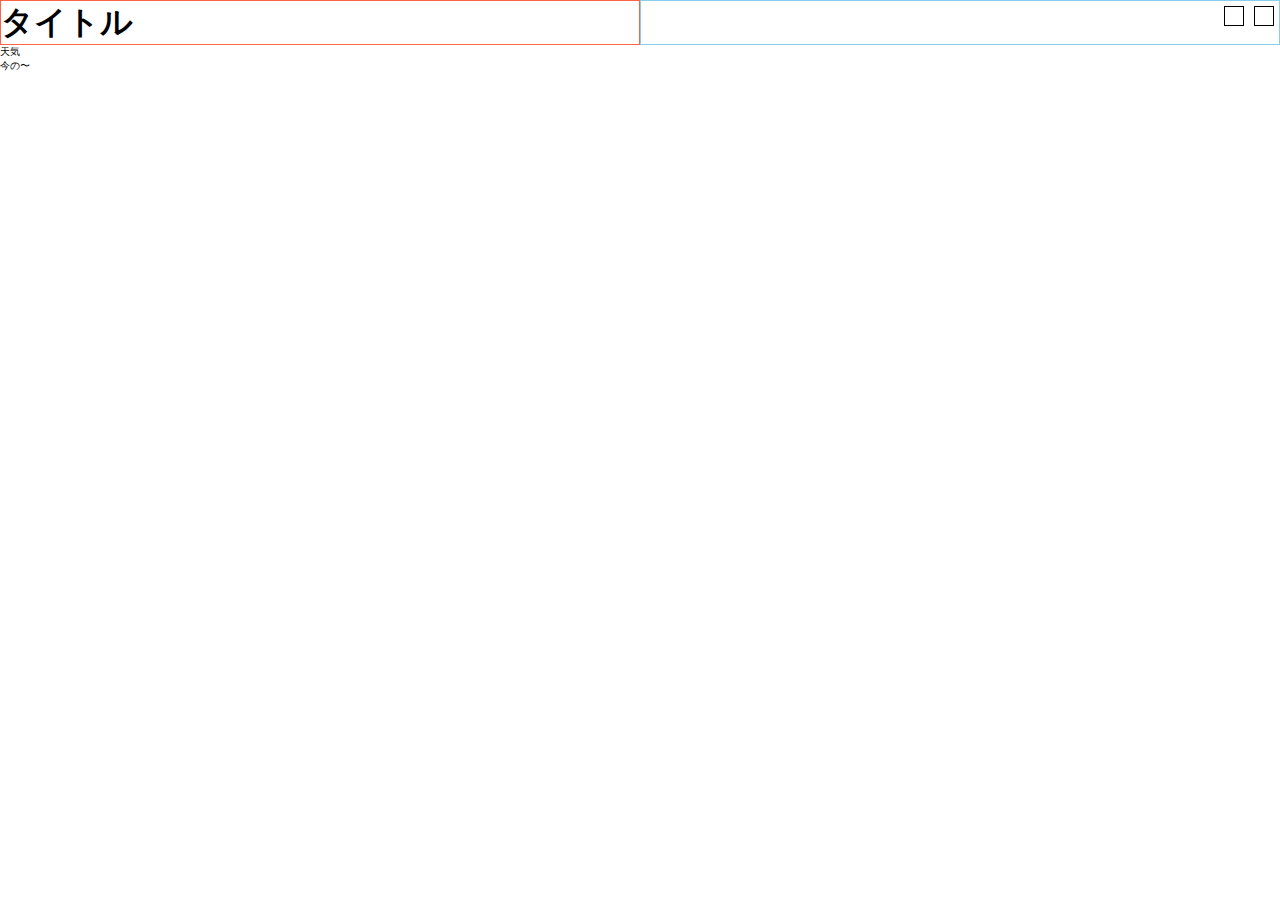
==== public/index01.html @ 8d9f7b79 "team-A" ====
<!DOCTYPE html>
<html lang="ja">

<head>
    <meta charset="UTF-8">
    <meta http-equiv="X-UA-Compatible" content="IE=edge">
    <meta name="viewport" content="width=device-width, initial-scale=1.0">
    <link rel="stylesheet" href="./css/ress.css">
    <link rel="stylesheet" href="./css/index01.css">
    <title>統計</title>
</head>

<body>
    <div id="wrap">
        <header>
            <h1>タイトル</h1>
            <div class="headbox">
                <div class="calender"></div>
                <div class="nav">
                    <span></span>
                    <span></span>
                    <span></span>
                </div>
            </div>
        </header>
        <main>
            <div class="weather">
                <div>
                    <p>天気</p>
                </div>
                <div>
                    今の〜
                </div>
            </div>
        </main>
        <footer></footer>
    </div>
</body>

</html>
---- public/css/ress.css ----
/* resset.dev • v5.0.2 */

/* # =================================================================
   # Global selectors
   # ================================================================= */

   html {
    box-sizing: border-box;
    -webkit-text-size-adjust: 100%; /* Prevent adjustments of font size after orientation changes in iOS */
    word-break: normal;
    -moz-tab-size: 4;
    tab-size: 4;
  }
  
  *,
  ::before,
  ::after {
    background-repeat: no-repeat; /* Set `background-repeat: no-repeat` to all elements and pseudo elements */
    box-sizing: inherit;
  }
  
  ::before,
  ::after {
    text-decoration: inherit; /* Inherit text-decoration and vertical align to ::before and ::after pseudo elements */
    vertical-align: inherit;
  }
  
  * {
    padding: 0; /* Reset `padding` and `margin` of all elements */
    margin: 0;
  }
  
  /* # =================================================================
     # General elements
     # ================================================================= */
  
  hr {
    overflow: visible; /* Show the overflow in Edge and IE */
    height: 0; /* Add the correct box sizing in Firefox */
    color: inherit; /* Correct border color in Firefox. */
  }
  
  details,
  main {
    display: block; /* Render the `main` element consistently in IE. */
  }
  
  summary {
    display: list-item; /* Add the correct display in all browsers */
  }
  
  small {
    font-size: 80%; /* Set font-size to 80% in `small` elements */
  }
  
  [hidden] {
    display: none; /* Add the correct display in IE */
  }
  
  abbr[title] {
    border-bottom: none; /* Remove the bottom border in Chrome 57 */
    /* Add the correct text decoration in Chrome, Edge, IE, Opera, and Safari */
    text-decoration: underline;
    text-decoration: underline dotted;
  }
  
  a {
    background-color: transparent; /* Remove the gray background on active links in IE 10 */
  }
  
  a:active,
  a:hover {
    outline-width: 0; /* Remove the outline when hovering in all browsers */
  }
  
  code,
  kbd,
  pre,
  samp {
    font-family: monospace, monospace; /* Specify the font family of code elements */
  }
  
  pre {
    font-size: 1em; /* Correct the odd `em` font sizing in all browsers */
  }
  
  b,
  strong {
    font-weight: bolder; /* Add the correct font weight in Chrome, Edge, and Safari */
  }
  
  /* https://gist.github.com/unruthless/413930 */
  sub,
  sup {
    font-size: 75%;
    line-height: 0;
    position: relative;
    vertical-align: baseline;
  }
  
  sub {
    bottom: -0.25em;
  }
  
  sup {
    top: -0.5em;
  }
  
  table {
    border-color: inherit; /* Correct border color in all Chrome, Edge, and Safari. */
    text-indent: 0; /* Remove text indentation in Chrome, Edge, and Safari */
  }
  
  iframe {
    border-style: none;
  }
  
  /* # =================================================================
     # Forms
     # ================================================================= */
  
  input {
    border-radius: 0;
  }
  
  [type='number']::-webkit-inner-spin-button,
  [type='number']::-webkit-outer-spin-button {
    height: auto; /* Correct the cursor style of increment and decrement buttons in Chrome */
  }
  
  [type='search'] {
    -webkit-appearance: textfield; /* Correct the odd appearance in Chrome and Safari */
    outline-offset: -2px; /* Correct the outline style in Safari */
  }
  
  [type='search']::-webkit-search-decoration {
    -webkit-appearance: none; /* Remove the inner padding in Chrome and Safari on macOS */
  }
  
  textarea {
    overflow: auto; /* Internet Explorer 11+ */
    resize: vertical; /* Specify textarea resizability */
  }
  
  button,
  input,
  optgroup,
  select,
  textarea {
    font: inherit; /* Specify font inheritance of form elements */
  }
  
  optgroup {
    font-weight: bold; /* Restore the font weight unset by the previous rule */
  }
  
  button {
    overflow: visible; /* Address `overflow` set to `hidden` in IE 8/9/10/11 */
  }
  
  button,
  select {
    text-transform: none; /* Firefox 40+, Internet Explorer 11- */
  }
  
  /* Apply cursor pointer to button elements */
  button,
  [type='button'],
  [type='reset'],
  [type='submit'],
  [role='button'] {
    cursor: pointer;
  }
  
  /* Remove inner padding and border in Firefox 4+ */
  button::-moz-focus-inner,
  [type='button']::-moz-focus-inner,
  [type='reset']::-moz-focus-inner,
  [type='submit']::-moz-focus-inner {
    border-style: none;
    padding: 0;
  }
  
  /* Replace focus style removed in the border reset above */
  button:-moz-focusring,
  [type='button']::-moz-focus-inner,
  [type='reset']::-moz-focus-inner,
  [type='submit']::-moz-focus-inner {
    outline: 1px dotted ButtonText;
  }
  
  button,
  html [type='button'], /* Prevent a WebKit bug where (2) destroys native `audio` and `video`controls in Android 4 */
  [type='reset'],
  [type='submit'] {
    -webkit-appearance: button; /* Correct the inability to style clickable types in iOS */
  }
  
  /* Remove the default button styling in all browsers */
  button,
  input,
  select,
  textarea {
    background-color: transparent;
    border-style: none;
  }
  
  a:focus,
  button:focus,
  input:focus,
  select:focus,
  textarea:focus {
    outline-width: 0;
  }
  
  /* Style select like a standard input */
  select {
    -moz-appearance: none; /* Firefox 36+ */
    -webkit-appearance: none; /* Chrome 41+ */
  }
  
  select::-ms-expand {
    display: none; /* Internet Explorer 11+ */
  }
  
  select::-ms-value {
    color: currentColor; /* Internet Explorer 11+ */
  }
  
  legend {
    border: 0; /* Correct `color` not being inherited in IE 8/9/10/11 */
    color: inherit; /* Correct the color inheritance from `fieldset` elements in IE */
    display: table; /* Correct the text wrapping in Edge and IE */
    max-width: 100%; /* Correct the text wrapping in Edge and IE */
    white-space: normal; /* Correct the text wrapping in Edge and IE */
    max-width: 100%; /* Correct the text wrapping in Edge 18- and IE */
  }
  
  ::-webkit-file-upload-button {
    /* Correct the inability to style clickable types in iOS and Safari */
    -webkit-appearance: button;
    color: inherit;
    font: inherit; /* Change font properties to `inherit` in Chrome and Safari */
  }
  
  /* Replace pointer cursor in disabled elements */
  [disabled] {
    cursor: default;
  }
  
  /* # =================================================================
     # Specify media element style
     # ================================================================= */
  
  img {
    border-style: none; /* Remove border when inside `a` element in IE 8/9/10 */
  }
  
  /* Add the correct vertical alignment in Chrome, Firefox, and Opera */
  progress {
    vertical-align: baseline;
  }
  
  /* # =================================================================
     # Accessibility
     # ================================================================= */
  
  /* Specify the progress cursor of updating elements */
  [aria-busy='true'] {
    cursor: progress;
  }
  
  /* Specify the pointer cursor of trigger elements */
  [aria-controls] {
    cursor: pointer;
  }
  
  /* Specify the unstyled cursor of disabled, not-editable, or otherwise inoperable elements */
  [aria-disabled='true'] {
    cursor: default;
  }
---- public/css/index01.css ----
html {
  font-size: 62.5%;
}

#wrap {
  width: 100%;
  height: 100%;
}
#wrap header {
  width: 100%;
  height: 5vh;
  display: flex;
}
#wrap header h1 {
  width: 50%;
  height: 100%;
  font-size: 3.2rem;
  border: 1px solid tomato;
}
#wrap header .headbox {
  width: 50%;
  height: 100%;
  display: flex;
  justify-content: flex-end;
  border: 1px solid skyblue;
}
#wrap header .headbox .calender {
  width: 2rem;
  height: 2rem;
  border: 1px solid #000;
  margin: 0.5rem;
}
#wrap header .headbox .nav {
  width: 2rem;
  height: 2rem;
  border: 1px solid #000;
  margin: 0.5rem;
}
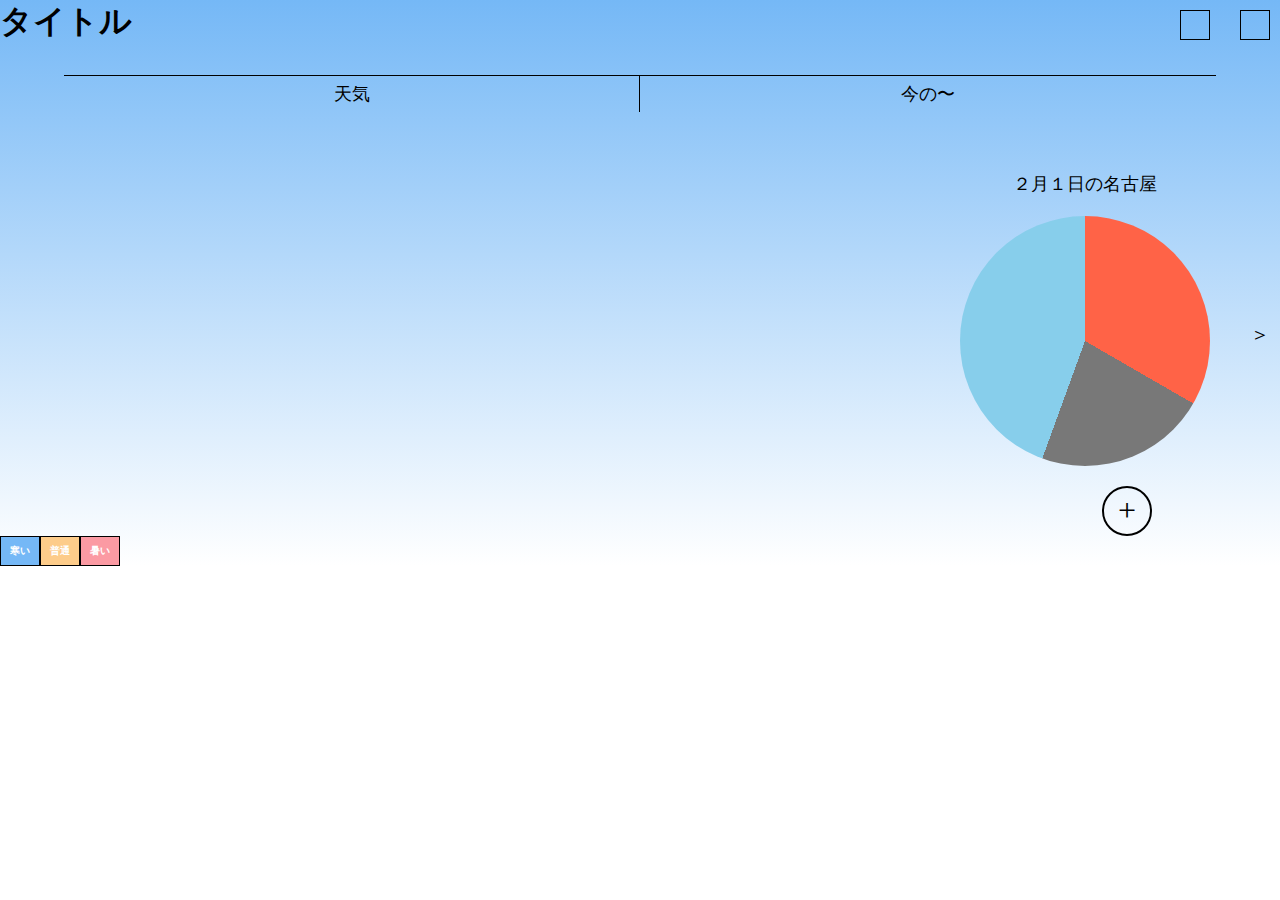
==== commit cd202c33: "team-A add" ====
--- a/public/index01.html
+++ b/public/index01.html
@@ -29,12 +29,44 @@
                     <p>天気</p>
                 </div>
                 <div>
-                    今の〜
+                    <p>今の〜</p>
                 </div>
             </div>
+            <section>
+                <div>
+                    <div class="statbox">
+                        <p class="dayweather">２月１日の名古屋</p>
+                        <div class="statistics"></div>
+                    </div>
+                    <div class="symbolbox">
+                        <p>＞</p>
+                    </div>
+                </div>
+                <div class="plusbox">
+                    <p class="plus"><span>+</span></p>
+                </div>
+            </section>
         </main>
-        <footer></footer>
+        <footer>
+            <section>
+                <div class="btnbox">
+                    <ul>
+                        <li><button class="btn">寒い</button></li>
+                        <li><button class="btn">普通</button></li>
+                        <li><button class="btn">暑い</button></li>
+                    </ul>
+                </div>
+                <div class="chatbox">
+
+                </div>
+                <div>
+                    <p></p>
+                </div>
+            </section>
+        </footer>
     </div>
+
+    <script src="./js/index01.js"></script>
 </body>
 
 </html>--- a/public/css/index01.css
+++ b/public/css/index01.css
@@ -5,6 +5,7 @@
 #wrap {
   width: 100%;
   height: 100%;
+  background: linear-gradient(#75B8F6, #fff);
 }
 #wrap header {
   width: 100%;
@@ -15,24 +16,116 @@
   width: 50%;
   height: 100%;
   font-size: 3.2rem;
-  border: 1px solid tomato;
 }
 #wrap header .headbox {
   width: 50%;
   height: 100%;
   display: flex;
   justify-content: flex-end;
-  border: 1px solid skyblue;
+  gap: 1rem;
 }
 #wrap header .headbox .calender {
-  width: 2rem;
-  height: 2rem;
+  width: 3rem;
+  height: 3rem;
   border: 1px solid #000;
-  margin: 0.5rem;
+  margin: 1rem;
 }
 #wrap header .headbox .nav {
-  width: 2rem;
-  height: 2rem;
+  width: 3rem;
+  height: 3rem;
   border: 1px solid #000;
-  margin: 0.5rem;
+  margin: 1rem;
+}
+#wrap main .weather {
+  width: 90%;
+  margin: 0 auto;
+  display: flex;
+  border-top: 1px solid #000;
+  margin-top: 3rem;
+}
+#wrap main .weather div:first-child {
+  width: 50%;
+  height: 4vh;
+  border-right: 1px solid #000;
+  text-align: center;
+  font-size: 1.8rem;
+  line-height: 2;
+}
+#wrap main .weather div:last-child {
+  width: 50%;
+  text-align: center;
+  font-size: 1.8rem;
+  line-height: 2;
+}
+#wrap main section {
+  display: flex;
+  flex-direction: column;
+}
+#wrap main section > div {
+  display: flex;
+  justify-content: flex-end;
+  align-items: center;
+}
+#wrap main section > div .statbox {
+  margin: 6rem 4rem 0 0;
+  display: flex;
+  flex-direction: column;
+  justify-content: center;
+  align-items: center;
+}
+#wrap main section > div .statbox .dayweather {
+  font-size: 1.8rem;
+}
+#wrap main section > div .statbox .statistics {
+  width: 25rem;
+  height: 25rem;
+  border-radius: 50%;
+  margin-top: 2rem;
+  background-image: conic-gradient(tomato 0deg 120deg, #787878 120deg 200deg, skyblue 200deg 360deg);
+}
+#wrap main section > div .symbolbox {
+  display: flex;
+  justify-content: flex-end;
+  margin-top: 9rem;
+  height: 100%;
+}
+#wrap main section > div .symbolbox p {
+  font-size: 2rem;
+  line-height: 5;
+  margin-right: 1rem;
+}
+#wrap main section .plusbox {
+  width: 80%;
+  margin: 2rem auto 0;
+  text-align: center;
+  line-height: 1.4;
+}
+#wrap main section .plusbox > p {
+  width: 5rem;
+  height: 5rem;
+  border-radius: 50%;
+  border: #000 2px solid;
+}
+#wrap main section .plusbox > p span {
+  font-size: 3.2rem;
+}
+#wrap footer section .btnbox ul {
+  display: flex;
+  list-style: none;
+}
+#wrap footer section .btnbox ul li:nth-child(1) {
+  background-color: #75B8F6;
+}
+#wrap footer section .btnbox ul li:nth-child(2) {
+  background-color: #FDCC8A;
+}
+#wrap footer section .btnbox ul li:nth-child(3) {
+  background-color: #FB9AA3;
+}
+#wrap footer section .btnbox ul li .btn {
+  width: 4rem;
+  height: 3rem;
+  border: #000 1px solid;
+  color: #fff;
+  font-weight: bold;
 }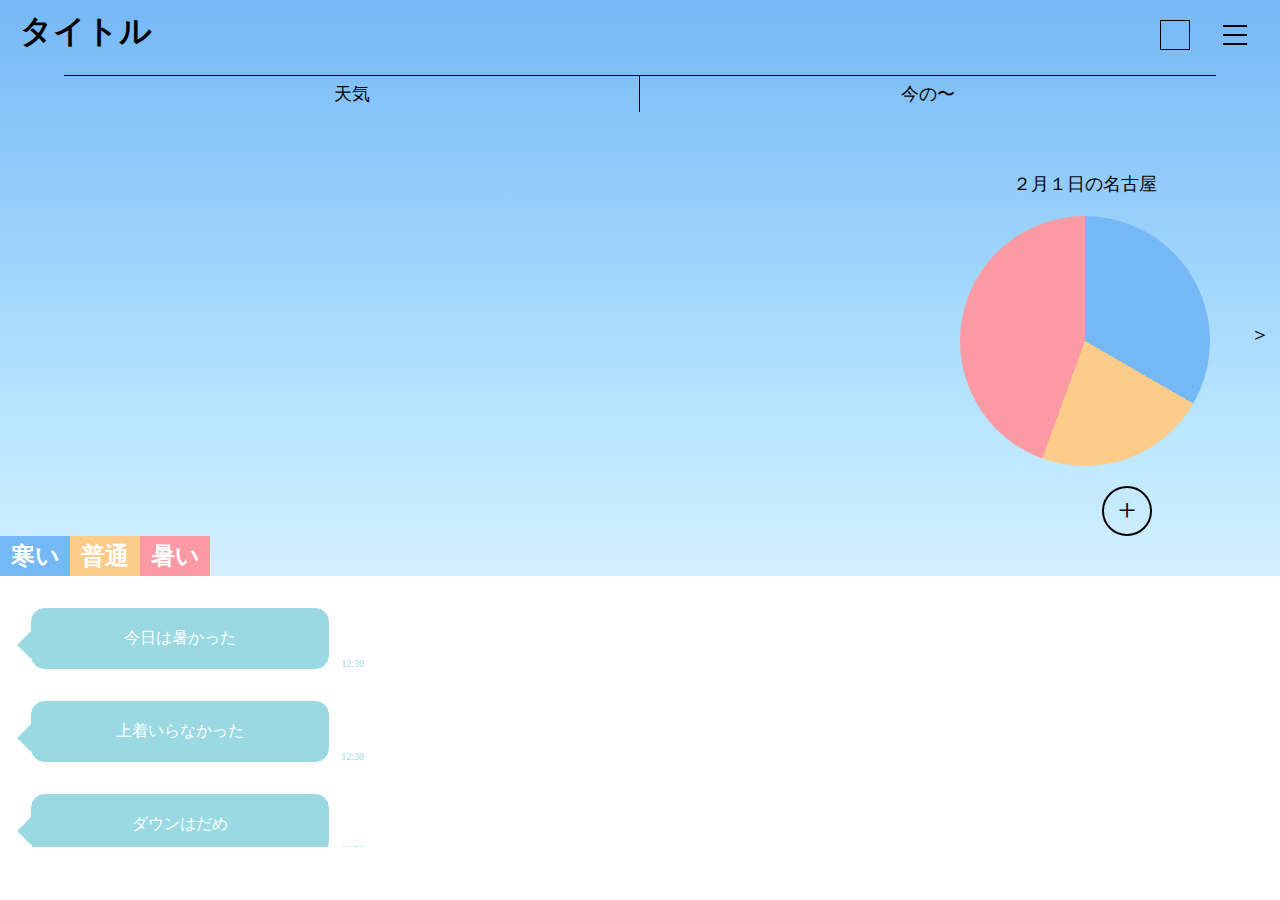
==== commit 5e3d994c: "team-A add" ====
--- a/public/index01.html
+++ b/public/index01.html
@@ -50,14 +50,17 @@
         <footer>
             <section>
                 <div class="btnbox">
-                    <ul>
-                        <li><button class="btn">寒い</button></li>
-                        <li><button class="btn">普通</button></li>
-                        <li><button class="btn">暑い</button></li>
-                    </ul>
+                    <button class="btn">寒い</button>
+                    <button class="btn">普通</button>
+                    <button class="btn">暑い</button>
                 </div>
                 <div class="chatbox">
-
+                    <!-- <div class="message">
+                        <p class="chatText"></p>
+                    </div>
+                    <div class="message">
+                        <p class="chatText"></p>
+                    </div> -->
                 </div>
                 <div>
                     <p></p>
--- a/public/css/index01.css
+++ b/public/css/index01.css
@@ -1,11 +1,12 @@
 html {
   font-size: 62.5%;
+  -webkit-overflow-scrolling: touch;
 }
 
 #wrap {
   width: 100%;
   height: 100%;
-  background: linear-gradient(#75B8F6, #fff);
+  background: linear-gradient(#75B8F6, #B9E6FF, #fff);
 }
 #wrap header {
   width: 100%;
@@ -16,6 +17,7 @@
   width: 50%;
   height: 100%;
   font-size: 3.2rem;
+  padding: 1rem 0 0 2rem;
 }
 #wrap header .headbox {
   width: 50%;
@@ -23,6 +25,7 @@
   display: flex;
   justify-content: flex-end;
   gap: 1rem;
+  padding: 1rem 2rem 0 0;
 }
 #wrap header .headbox .calender {
   width: 3rem;
@@ -33,8 +36,16 @@
 #wrap header .headbox .nav {
   width: 3rem;
   height: 3rem;
-  border: 1px solid #000;
   margin: 1rem;
+  display: flex;
+  flex-direction: column;
+  justify-content: center;
+  align-items: center;
+  gap: 0.7rem;
+}
+#wrap header .headbox .nav span {
+  width: 80%;
+  border: 0.5px solid #000;
 }
 #wrap main .weather {
   width: 90%;
@@ -81,7 +92,7 @@
   height: 25rem;
   border-radius: 50%;
   margin-top: 2rem;
-  background-image: conic-gradient(tomato 0deg 120deg, #787878 120deg 200deg, skyblue 200deg 360deg);
+  background-image: conic-gradient(#75B8F6 0deg 120deg, #FDCC8A 120deg 200deg, #FB9AA3 200deg 360deg);
 }
 #wrap main section > div .symbolbox {
   display: flex;
@@ -109,23 +120,78 @@
 #wrap main section .plusbox > p span {
   font-size: 3.2rem;
 }
-#wrap footer section .btnbox ul {
+#wrap footer section .btnbox {
+  width: 100%;
+  border-bottom: 1px solid #fff;
   display: flex;
-  list-style: none;
 }
-#wrap footer section .btnbox ul li:nth-child(1) {
+#wrap footer section .btnbox .btn {
+  width: 7rem;
+  height: 4rem;
+  color: #fff;
+  font-weight: bold;
+  font-size: 2.4rem;
+  transform-origin: bottom center;
+}
+#wrap footer section .btnbox .btn:nth-child(1) {
   background-color: #75B8F6;
 }
-#wrap footer section .btnbox ul li:nth-child(2) {
+#wrap footer section .btnbox .btn:nth-child(2) {
   background-color: #FDCC8A;
 }
-#wrap footer section .btnbox ul li:nth-child(3) {
+#wrap footer section .btnbox .btn:nth-child(3) {
   background-color: #FB9AA3;
 }
-#wrap footer section .btnbox ul li .btn {
-  width: 4rem;
-  height: 3rem;
-  border: #000 1px solid;
+#wrap footer section .btnbox .btnstyle {
+  transform: scale(1.2, 1.5);
+}
+#wrap footer .chatbox {
+  width: 100%;
+  height: 30vh;
+  display: flex;
+  flex-direction: column;
+  justify-content: start;
+  gap: 3rem;
+  overflow: scroll;
+  background-color: #fff;
+}
+#wrap footer .chatbox .message {
+  width: 30rem;
+  height: 7rem;
+  margin-left: 5rem;
+  border-radius: 1.5rem;
+  position: relative;
+  padding: 20px;
+  margin: 0px 0px 0px 30px;
+  border: 1px solid #fff;
+  background-color: #9AD9E1;
+  text-align: center;
+}
+#wrap footer .chatbox .message .chatText {
+  font-size: 1.6rem;
+}
+#wrap footer .chatbox .message:first-child {
+  margin-top: 3rem;
+}
+#wrap footer .chatbox .message::before {
+  position: absolute;
+  transform: translateY(-50%) rotate(-45deg);
+  top: 60%;
+  left: -11px;
+  width: 20px;
+  height: 20px;
+  background-color: #9AD9E1;
+  border-top: 1px solid #fff;
+  border-left: 1px solid #fff;
+  content: "";
+}
+#wrap footer .chatbox .message::after {
+  content: "12:30";
+  color: #9AD9E1;
+  position: absolute;
+  right: -3.5rem;
+  bottom: 0;
+}
+#wrap footer .chatbox .message .chatText {
   color: #fff;
-  font-weight: bold;
 }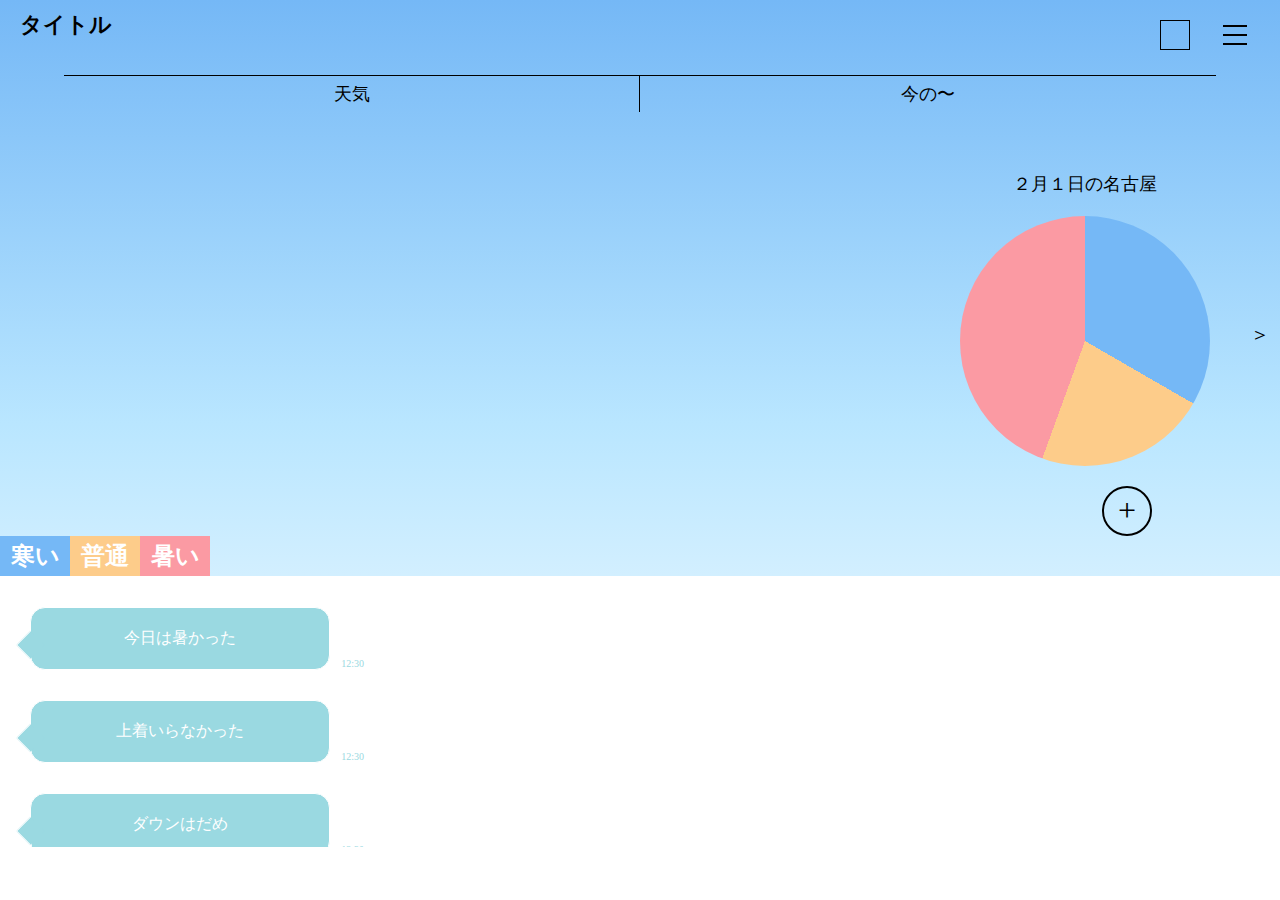
==== commit 38de9e6a: "team-A add" ====
--- a/public/index01.html
+++ b/public/index01.html
@@ -62,9 +62,6 @@
                         <p class="chatText"></p>
                     </div> -->
                 </div>
-                <div>
-                    <p></p>
-                </div>
             </section>
         </footer>
     </div>
--- a/public/css/index01.css
+++ b/public/css/index01.css
@@ -16,7 +16,7 @@
 #wrap header h1 {
   width: 50%;
   height: 100%;
-  font-size: 3.2rem;
+  font-size: 2.2rem;
   padding: 1rem 0 0 2rem;
 }
 #wrap header .headbox {
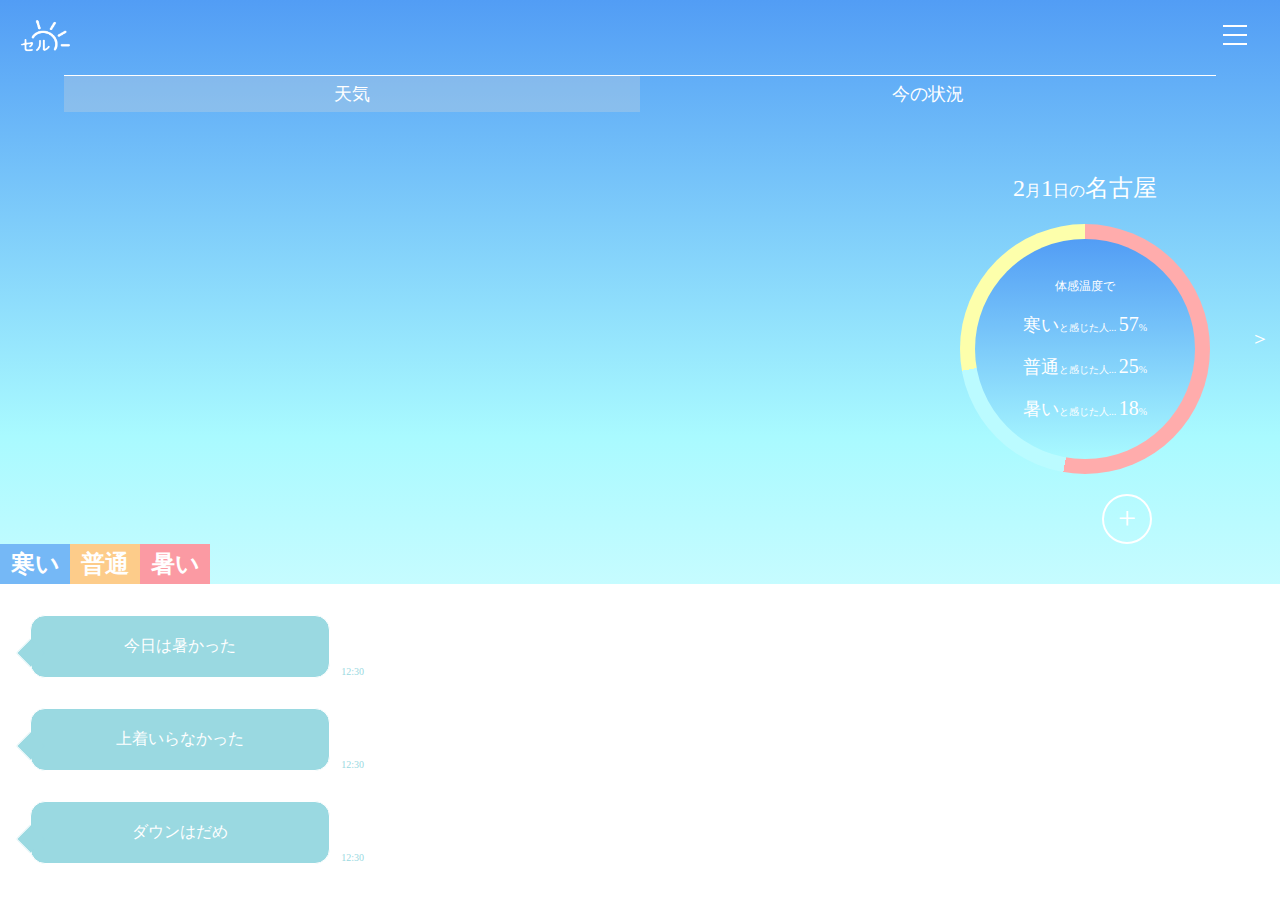
==== commit c84f56f2: "team-A add" ====
--- a/public/index01.html
+++ b/public/index01.html
@@ -13,7 +13,9 @@
 <body>
     <div id="wrap">
         <header>
-            <h1>タイトル</h1>
+            <h1>
+                <img src="./img/32x.png" alt="">
+            </h1>
             <div class="headbox">
                 <div class="calender"></div>
                 <div class="nav">
@@ -29,14 +31,23 @@
                     <p>天気</p>
                 </div>
                 <div>
-                    <p>今の〜</p>
+                    <p>今の状況</p>
                 </div>
             </div>
             <section>
                 <div>
                     <div class="statbox">
-                        <p class="dayweather">２月１日の名古屋</p>
-                        <div class="statistics"></div>
+                        <p class="dayweather">
+                            <span>2</span>月<span>1</span>日の<span>名古屋</span>
+                        </p>
+                        <div class="statistics">
+                            <div class="substatistics">
+                                <p>体感温度で</p>
+                                <p><span>寒い</span>と感じた人... <span>57</span>%</p>
+                                <p><span>普通</span>と感じた人... <span>25</span>%</p>
+                                <p><span>暑い</span>と感じた人... <span>18</span>%</p>
+                            </div>
+                        </div>
                     </div>
                     <div class="symbolbox">
                         <p>＞</p>
--- a/public/css/index01.css
+++ b/public/css/index01.css
@@ -6,7 +6,7 @@
 #wrap {
   width: 100%;
   height: 100%;
-  background: linear-gradient(#75B8F6, #B9E6FF, #fff);
+  background: linear-gradient(#529DF5, #A9FAFF, #fff);
 }
 #wrap header {
   width: 100%;
@@ -16,8 +16,11 @@
 #wrap header h1 {
   width: 50%;
   height: 100%;
-  font-size: 2.2rem;
-  padding: 1rem 0 0 2rem;
+  padding: 2rem 0 0 2rem;
+}
+#wrap header h1 img {
+  width: 5rem;
+  height: 3.5rem;
 }
 #wrap header .headbox {
   width: 50%;
@@ -26,12 +29,6 @@
   justify-content: flex-end;
   gap: 1rem;
   padding: 1rem 2rem 0 0;
-}
-#wrap header .headbox .calender {
-  width: 3rem;
-  height: 3rem;
-  border: 1px solid #000;
-  margin: 1rem;
 }
 #wrap header .headbox .nav {
   width: 3rem;
@@ -45,28 +42,30 @@
 }
 #wrap header .headbox .nav span {
   width: 80%;
-  border: 0.5px solid #000;
+  border: 0.5px solid #fff;
 }
 #wrap main .weather {
   width: 90%;
   margin: 0 auto;
   display: flex;
-  border-top: 1px solid #000;
+  border-top: 1px solid #fff;
   margin-top: 3rem;
 }
 #wrap main .weather div:first-child {
   width: 50%;
   height: 4vh;
-  border-right: 1px solid #000;
   text-align: center;
   font-size: 1.8rem;
   line-height: 2;
+  color: #fff;
+  background-color: hsla(0deg, 0%, 84%, 0.3);
 }
 #wrap main .weather div:last-child {
   width: 50%;
   text-align: center;
   font-size: 1.8rem;
   line-height: 2;
+  color: #fff;
 }
 #wrap main section {
   display: flex;
@@ -85,14 +84,47 @@
   align-items: center;
 }
 #wrap main section > div .statbox .dayweather {
-  font-size: 1.8rem;
+  font-size: 1.6rem;
+  margin-bottom: 2rem;
+  color: #fff;
+}
+#wrap main section > div .statbox .dayweather span {
+  font-size: 2.4rem;
 }
 #wrap main section > div .statbox .statistics {
+  display: flex;
+  justify-content: center;
+  align-items: center;
+  margin-right: auto;
+  margin-left: auto;
   width: 25rem;
   height: 25rem;
+  background: conic-gradient(#FFACAC 0 190deg, #BBFBFF 190deg 260deg, #FDFFAB 260deg 360deg);
   border-radius: 50%;
-  margin-top: 2rem;
-  background-image: conic-gradient(#75B8F6 0deg 120deg, #FDCC8A 120deg 200deg, #FB9AA3 200deg 360deg);
+}
+#wrap main section > div .statbox .statistics .substatistics {
+  width: 22rem;
+  height: 22rem;
+  border-radius: 50%;
+  background: linear-gradient(#529DF5, #A9FAFF);
+  display: flex;
+  justify-content: center;
+  align-items: center;
+  flex-direction: column;
+  gap: 1.8rem;
+}
+#wrap main section > div .statbox .statistics .substatistics p {
+  color: #fff;
+  font-size: 1rem;
+}
+#wrap main section > div .statbox .statistics .substatistics p:first-child {
+  font-size: 1.2rem;
+}
+#wrap main section > div .statbox .statistics .substatistics p span:first-child {
+  font-size: 1.8rem;
+}
+#wrap main section > div .statbox .statistics .substatistics p span:last-child {
+  font-size: 2rem;
 }
 #wrap main section > div .symbolbox {
   display: flex;
@@ -104,6 +136,7 @@
   font-size: 2rem;
   line-height: 5;
   margin-right: 1rem;
+  color: #fff;
 }
 #wrap main section .plusbox {
   width: 80%;
@@ -115,10 +148,11 @@
   width: 5rem;
   height: 5rem;
   border-radius: 50%;
-  border: #000 2px solid;
+  border: #fff 2px solid;
 }
 #wrap main section .plusbox > p span {
   font-size: 3.2rem;
+  color: #fff;
 }
 #wrap footer section .btnbox {
   width: 100%;
@@ -147,7 +181,7 @@
 }
 #wrap footer .chatbox {
   width: 100%;
-  height: 30vh;
+  height: 32vh;
   display: flex;
   flex-direction: column;
   justify-content: start;
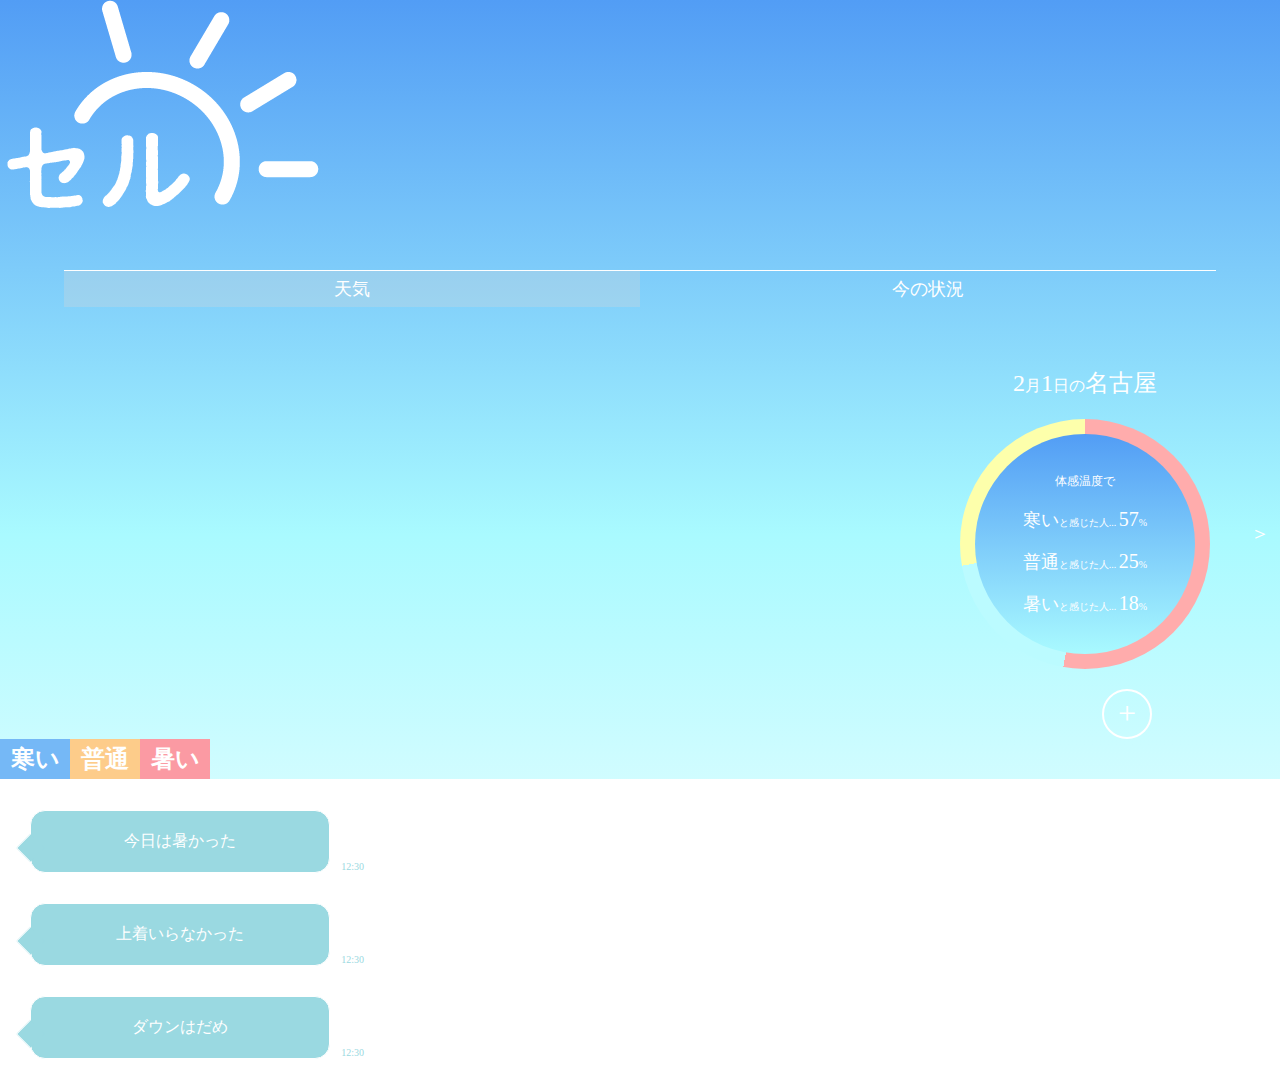
==== commit 432d637d: "team-A add" ====
--- a/public/index01.html
+++ b/public/index01.html
@@ -7,6 +7,7 @@
     <meta name="viewport" content="width=device-width, initial-scale=1.0">
     <link rel="stylesheet" href="./css/ress.css">
     <link rel="stylesheet" href="./css/index01.css">
+    <link rel="stylesheet" href="./css/index.css">
     <title>統計</title>
 </head>
 
--- a/public/css/index01.css
+++ b/public/css/index01.css
@@ -1,5 +1,6 @@
 html {
   font-size: 62.5%;
+  height: 100%;
   -webkit-overflow-scrolling: touch;
 }
 
@@ -7,22 +8,23 @@
   width: 100%;
   height: 100%;
   background: linear-gradient(#529DF5, #A9FAFF, #fff);
-}
-#wrap header {
+  z-index: 1;
+}
+#wrap s header {
   width: 100%;
   height: 5vh;
   display: flex;
 }
-#wrap header h1 {
+#wrap s header h1 {
   width: 50%;
   height: 100%;
   padding: 2rem 0 0 2rem;
 }
-#wrap header h1 img {
+#wrap s header h1 img {
   width: 5rem;
   height: 3.5rem;
 }
-#wrap header .headbox {
+#wrap s header .headbox {
   width: 50%;
   height: 100%;
   display: flex;
@@ -30,7 +32,7 @@
   gap: 1rem;
   padding: 1rem 2rem 0 0;
 }
-#wrap header .headbox .nav {
+#wrap s header .headbox .nav {
   width: 3rem;
   height: 3rem;
   margin: 1rem;
@@ -40,7 +42,7 @@
   align-items: center;
   gap: 0.7rem;
 }
-#wrap header .headbox .nav span {
+#wrap s header .headbox .nav span {
   width: 80%;
   border: 0.5px solid #fff;
 }
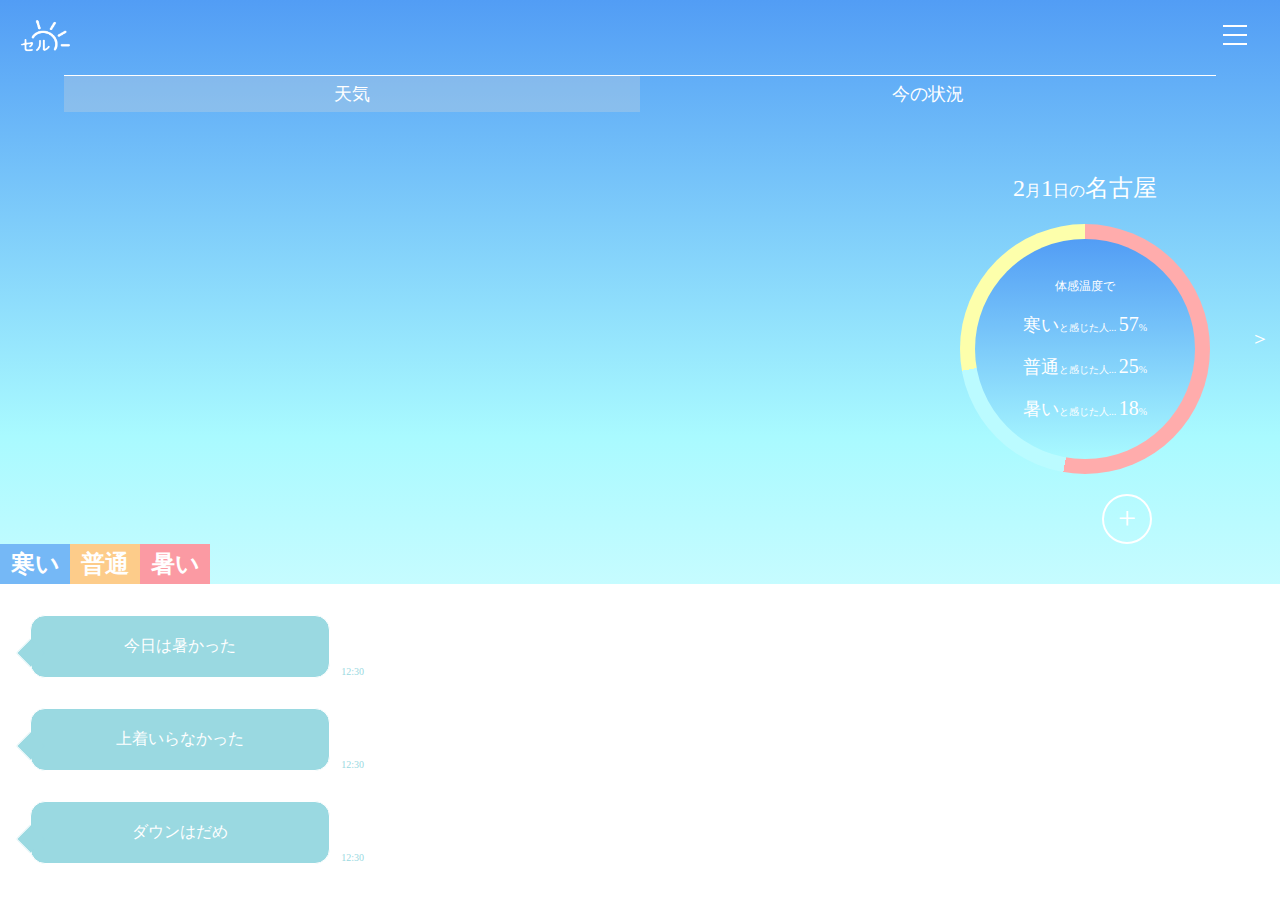
==== commit 1b403b37: "team-A add" ====
--- a/public/index01.html
+++ b/public/index01.html
@@ -7,7 +7,6 @@
     <meta name="viewport" content="width=device-width, initial-scale=1.0">
     <link rel="stylesheet" href="./css/ress.css">
     <link rel="stylesheet" href="./css/index01.css">
-    <link rel="stylesheet" href="./css/index.css">
     <title>統計</title>
 </head>
 
--- a/public/css/index01.css
+++ b/public/css/index01.css
@@ -10,21 +10,21 @@
   background: linear-gradient(#529DF5, #A9FAFF, #fff);
   z-index: 1;
 }
-#wrap s header {
+#wrap header {
   width: 100%;
   height: 5vh;
   display: flex;
 }
-#wrap s header h1 {
+#wrap header h1 {
   width: 50%;
   height: 100%;
   padding: 2rem 0 0 2rem;
 }
-#wrap s header h1 img {
+#wrap header h1 img {
   width: 5rem;
   height: 3.5rem;
 }
-#wrap s header .headbox {
+#wrap header .headbox {
   width: 50%;
   height: 100%;
   display: flex;
@@ -32,7 +32,7 @@
   gap: 1rem;
   padding: 1rem 2rem 0 0;
 }
-#wrap s header .headbox .nav {
+#wrap header .headbox .nav {
   width: 3rem;
   height: 3rem;
   margin: 1rem;
@@ -42,7 +42,7 @@
   align-items: center;
   gap: 0.7rem;
 }
-#wrap s header .headbox .nav span {
+#wrap header .headbox .nav span {
   width: 80%;
   border: 0.5px solid #fff;
 }
